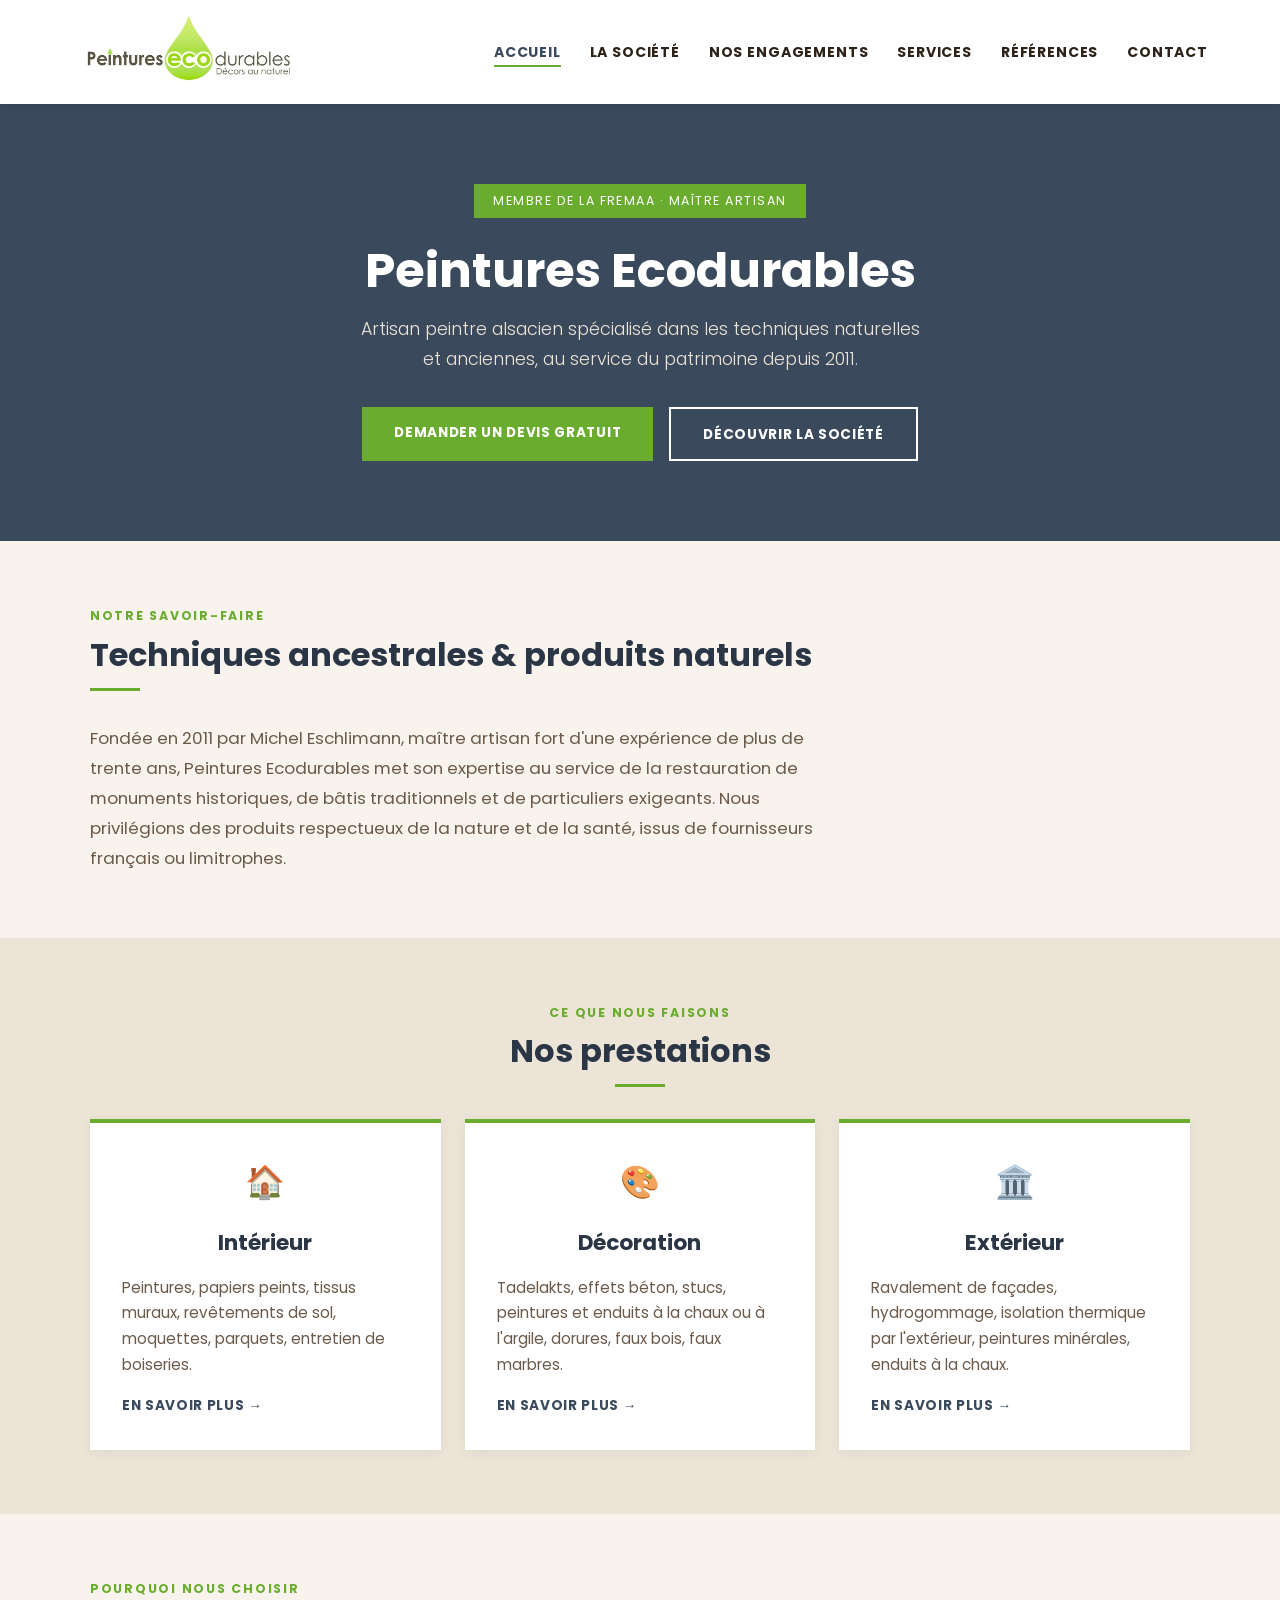
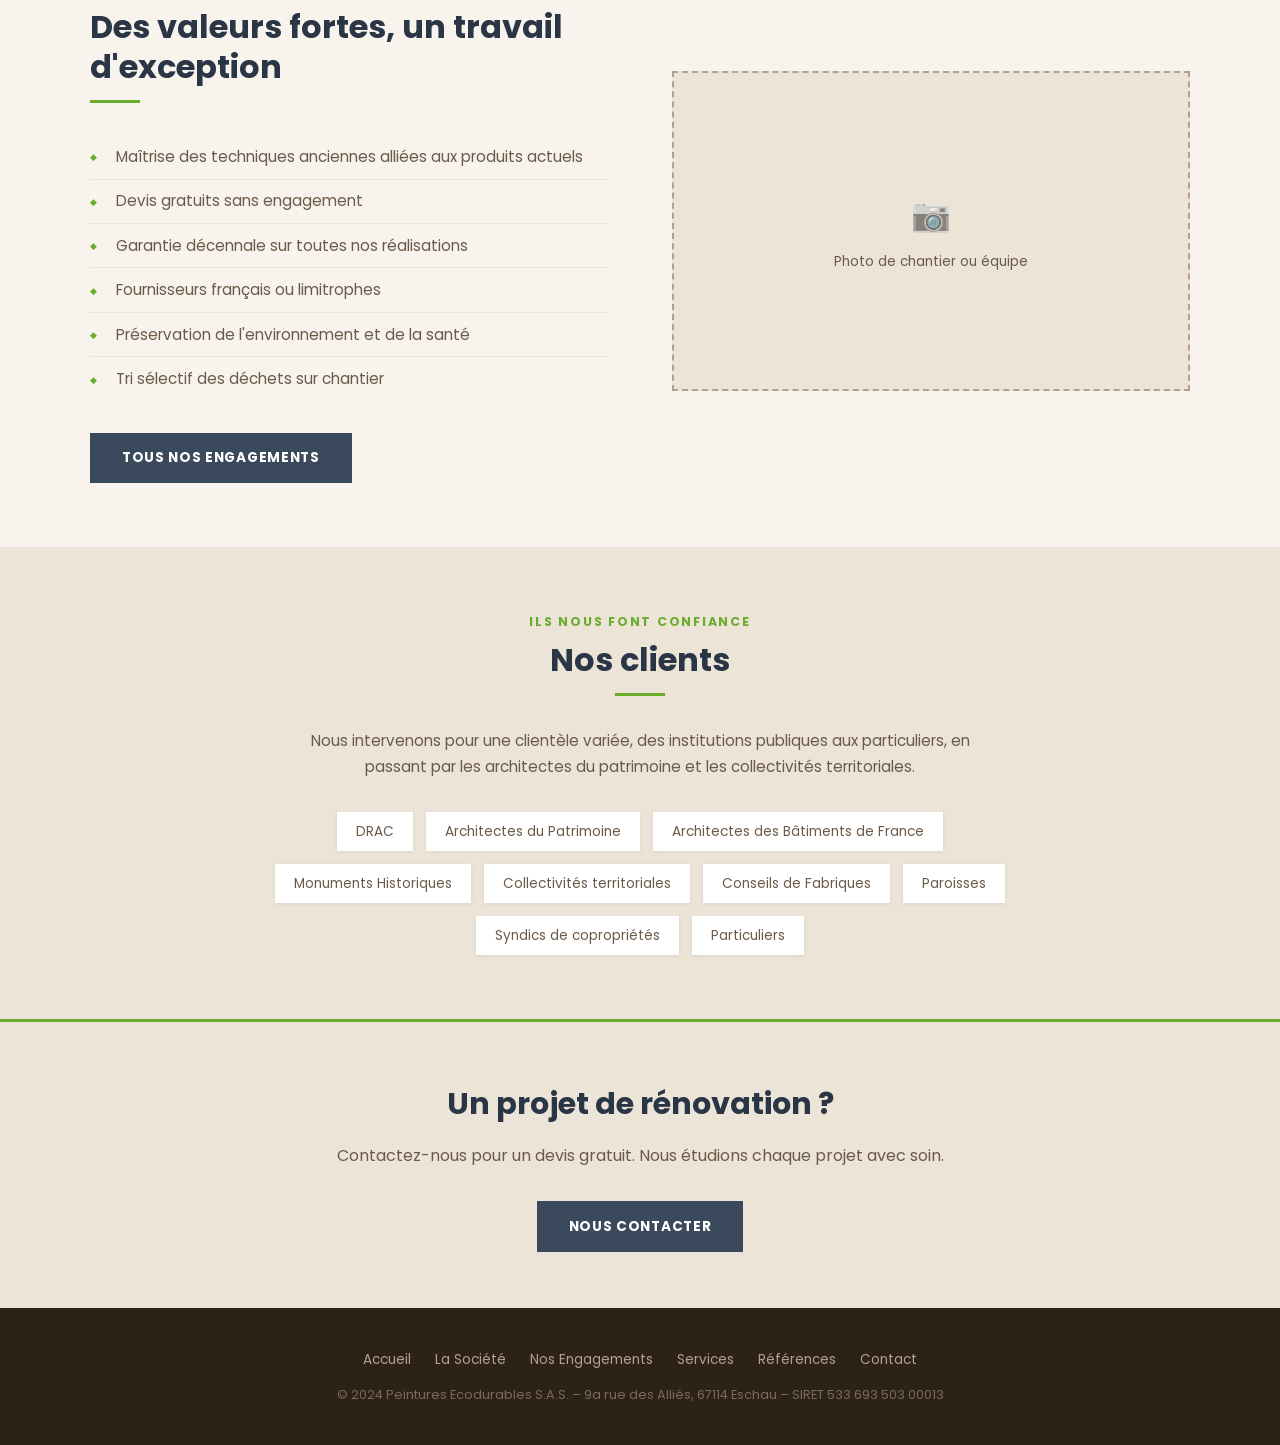
==== index.html @ 3791a7f5 "update" ====
<!DOCTYPE html>
<html lang="fr">
<head>
  <meta charset="UTF-8" />
  <meta name="viewport" content="width=device-width, initial-scale=1.0" />
  <title>Peintures Ecodurables – Artisan peintre en Alsace</title>
  <meta name="description" content="Peintures Ecodurables, entreprise artisanale alsacienne spécialisée dans les peintures et enduits naturels, la restauration de monuments historiques. Membre FREMAA." />
  <link rel="stylesheet" href="style.css" />
</head>
<body>

  <header>
    <div class="header-inner">
      <a class="logo" href="index.html">
        <img src="logo.jpg" alt="Peintures Ecodurables" />
      </a>
      <button class="menu-toggle" aria-label="Menu" onclick="toggleMenu()">
        <span></span><span></span><span></span>
      </button>
      <nav id="main-nav">
        <ul>
          <li><a href="index.html" class="active">Accueil</a></li>
          <li><a href="la-societe.html">La Société</a></li>
          <li><a href="nos-engagements.html">Nos Engagements</a></li>
          <li><a href="services.html">Services</a></li>
          <li><a href="references.html">Références</a></li>
          <li><a href="contact.html">Contact</a></li>
        </ul>
      </nav>
    </div>
  </header>

  <!-- HERO -->
  <section class="hero">
    <div class="hero-badge">Membre de la FREMAA · Maître Artisan</div>
    <h1>Peintures Ecodurables</h1>
    <p>Artisan peintre alsacien spécialisé dans les techniques naturelles et anciennes, au service du patrimoine depuis 2011.</p>
    <div class="hero-buttons">
      <a href="contact.html" class="btn">Demander un devis gratuit</a>
      <a href="la-societe.html" class="btn btn-outline">Découvrir la société</a>
    </div>
  </section>

  <!-- INTRO -->
  <section>
    <div class="container">
      <div style="max-width: 760px;">
        <p class="section-tag">Notre savoir-faire</p>
        <h2 class="section-title">Techniques ancestrales &amp; produits naturels</h2>
        <div class="divider"></div>
        <p style="color: var(--color-text-light); font-size: 1.05rem; line-height: 1.8;">
          Fondée en 2011 par Michel Eschlimann, maître artisan fort d'une expérience de plus de trente ans,
          Peintures Ecodurables met son expertise au service de la restauration de monuments historiques,
          de bâtis traditionnels et de particuliers exigeants. Nous privilégions des produits respectueux
          de la nature et de la santé, issus de fournisseurs français ou limitrophes.
        </p>
      </div>
    </div>
  </section>

  <!-- SERVICES OVERVIEW -->
  <section class="bg-alt">
    <div class="container">
      <p class="section-tag" style="text-align:center;">Ce que nous faisons</p>
      <h2 class="section-title" style="text-align:center;">Nos prestations</h2>
      <div class="divider center"></div>
      <div class="cards">
        <div class="card">
          <div class="card-icon">🏠</div>
          <h3>Intérieur</h3>
          <p>Peintures, papiers peints, tissus muraux, revêtements de sol, moquettes, parquets, entretien de boiseries.</p>
          <a href="services.html#interieur" class="card-link">En savoir plus →</a>
        </div>
        <div class="card">
          <div class="card-icon">🎨</div>
          <h3>Décoration</h3>
          <p>Tadelakts, effets béton, stucs, peintures et enduits à la chaux ou à l'argile, dorures, faux bois, faux marbres.</p>
          <a href="services.html#decoration" class="card-link">En savoir plus →</a>
        </div>
        <div class="card">
          <div class="card-icon">🏛️</div>
          <h3>Extérieur</h3>
          <p>Ravalement de façades, hydrogommage, isolation thermique par l'extérieur, peintures minérales, enduits à la chaux.</p>
          <a href="services.html#exterieur" class="card-link">En savoir plus →</a>
        </div>
      </div>
    </div>
  </section>

  <!-- ENGAGEMENTS APERÇU -->
  <section>
    <div class="container">
      <div style="display: grid; grid-template-columns: 1fr 1fr; gap: 4rem; align-items: center;">
        <div>
          <p class="section-tag">Pourquoi nous choisir</p>
          <h2 class="section-title">Des valeurs fortes, un travail d'exception</h2>
          <div class="divider"></div>
          <ul class="styled-list">
            <li>Maîtrise des techniques anciennes alliées aux produits actuels</li>
            <li>Devis gratuits sans engagement</li>
            <li>Garantie décennale sur toutes nos réalisations</li>
            <li>Fournisseurs français ou limitrophes</li>
            <li>Préservation de l'environnement et de la santé</li>
            <li>Tri sélectif des déchets sur chantier</li>
          </ul>
          <a href="nos-engagements.html" class="btn btn-primary" style="margin-top: 2rem;">Tous nos engagements</a>
        </div>
        <div>
          <div class="photo-placeholder" style="height: 320px;">
            <span>📷</span>
            Photo de chantier ou équipe
          </div>
        </div>
      </div>
    </div>
  </section>

  <!-- CLIENTS -->
  <section class="bg-alt">
    <div class="container" style="text-align: center;">
      <p class="section-tag">Ils nous font confiance</p>
      <h2 class="section-title">Nos clients</h2>
      <div class="divider center"></div>
      <p style="color: var(--color-text-light); max-width: 700px; margin: 0 auto 2rem; font-size: 0.95rem;">
        Nous intervenons pour une clientèle variée, des institutions publiques aux particuliers, en passant
        par les architectes du patrimoine et les collectivités territoriales.
      </p>
      <div style="display: flex; flex-wrap: wrap; gap: 0.8rem; justify-content: center; max-width: 800px; margin: 0 auto;">
        <span style="background: var(--color-white); padding: 0.5rem 1.2rem; font-size: 0.85rem; color: var(--color-text-light); box-shadow: 0 1px 4px rgba(0,0,0,0.08);">DRAC</span>
        <span style="background: var(--color-white); padding: 0.5rem 1.2rem; font-size: 0.85rem; color: var(--color-text-light); box-shadow: 0 1px 4px rgba(0,0,0,0.08);">Architectes du Patrimoine</span>
        <span style="background: var(--color-white); padding: 0.5rem 1.2rem; font-size: 0.85rem; color: var(--color-text-light); box-shadow: 0 1px 4px rgba(0,0,0,0.08);">Architectes des Bâtiments de France</span>
        <span style="background: var(--color-white); padding: 0.5rem 1.2rem; font-size: 0.85rem; color: var(--color-text-light); box-shadow: 0 1px 4px rgba(0,0,0,0.08);">Monuments Historiques</span>
        <span style="background: var(--color-white); padding: 0.5rem 1.2rem; font-size: 0.85rem; color: var(--color-text-light); box-shadow: 0 1px 4px rgba(0,0,0,0.08);">Collectivités territoriales</span>
        <span style="background: var(--color-white); padding: 0.5rem 1.2rem; font-size: 0.85rem; color: var(--color-text-light); box-shadow: 0 1px 4px rgba(0,0,0,0.08);">Conseils de Fabriques</span>
        <span style="background: var(--color-white); padding: 0.5rem 1.2rem; font-size: 0.85rem; color: var(--color-text-light); box-shadow: 0 1px 4px rgba(0,0,0,0.08);">Paroisses</span>
        <span style="background: var(--color-white); padding: 0.5rem 1.2rem; font-size: 0.85rem; color: var(--color-text-light); box-shadow: 0 1px 4px rgba(0,0,0,0.08);">Syndics de copropriétés</span>
        <span style="background: var(--color-white); padding: 0.5rem 1.2rem; font-size: 0.85rem; color: var(--color-text-light); box-shadow: 0 1px 4px rgba(0,0,0,0.08);">Particuliers</span>
      </div>
    </div>
  </section>

  <!-- CTA -->
  <section style="background-color: var(--color-bg-dark); padding: 3.5rem 2rem; text-align: center; border-top: 3px solid var(--color-secondary);">
    <h2 style="font-family: var(--font-heading); font-size: 1.9rem; color: var(--color-primary-dark); margin-bottom: 0.8rem;">
      Un projet de rénovation ?
    </h2>
    <p style="color: var(--color-text-light); margin-bottom: 2rem; font-size: 1rem;">
      Contactez-nous pour un devis gratuit. Nous étudions chaque projet avec soin.
    </p>
    <a href="contact.html" class="btn btn-primary">Nous contacter</a>
  </section>

  <footer>
    <div class="footer-inner">
      <div class="footer-links">
        <a href="index.html">Accueil</a>
        <a href="la-societe.html">La Société</a>
        <a href="nos-engagements.html">Nos Engagements</a>
        <a href="services.html">Services</a>
        <a href="references.html">Références</a>
        <a href="contact.html">Contact</a>
      </div>
      <p class="footer-copy">© 2024 Peintures Ecodurables S.A.S. – 9a rue des Alliés, 67114 Eschau – SIRET 533 693 503 00013</p>
    </div>
  </footer>

  <script>
    function toggleMenu() {
      document.getElementById('main-nav').classList.toggle('open');
    }
  </script>
</body>
</html>
---- style.css ----
@import url('https://fonts.googleapis.com/css2?family=Poppins:wght@300;400;500;600;700&display=swap');

:root {
  --color-primary: #3a4a5c;
  --color-primary-dark: #2a3545;
  --color-accent-bg: #3a4a5c;
  --color-secondary: #6aad2e;
  --color-bg: #f8f3ec;
  --color-bg-dark: #ede4d8;
  --color-text: #2c2218;
  --color-text-light: #6b5a4a;
  --color-white: #ffffff;
  --font-heading: 'Poppins', sans-serif;
  --font-body: 'Poppins', sans-serif;
}

* { margin: 0; padding: 0; box-sizing: border-box; }

body {
  font-family: var(--font-body);
  background-color: var(--color-bg);
  color: var(--color-text);
  line-height: 1.7;
}

/* ── HEADER ── */
header {
  background-color: var(--color-white);
  box-shadow: 0 2px 8px rgba(0,0,0,0.1);
  position: sticky;
  top: 0;
  z-index: 100;
}

.header-inner {
  max-width: 1200px;
  margin: 0 auto;
  padding: 0.8rem 2rem;
  display: flex;
  align-items: center;
  justify-content: space-between;
}

.logo img { height: 70px; width: auto; }

nav ul { list-style: none; display: flex; gap: 1.8rem; }

nav a {
  text-decoration: none;
  color: var(--color-text);
  font-size: 0.88rem;
  letter-spacing: 0.06em;
  text-transform: uppercase;
  font-weight: 700;
  transition: color 0.3s;
  padding-bottom: 3px;
}

nav a:hover { color: var(--color-secondary); }
nav a.active {
  color: var(--color-primary);
  border-bottom: 2px solid var(--color-secondary);
}

/* Hamburger */
.menu-toggle {
  display: none;
  flex-direction: column;
  gap: 5px;
  cursor: pointer;
  background: none;
  border: none;
  padding: 4px;
}

.menu-toggle span {
  display: block;
  width: 26px;
  height: 2px;
  background-color: var(--color-text);
  transition: all 0.3s;
}

/* ── HERO ── */
.hero {
  background-color: var(--color-accent-bg);
  color: var(--color-white);
  padding: 5rem 2rem;
  text-align: center;
}

.hero-badge {
  display: inline-block;
  background-color: var(--color-secondary);
  color: var(--color-white);
  font-size: 0.78rem;
  letter-spacing: 0.12em;
  text-transform: uppercase;
  padding: 0.4rem 1.2rem;
  margin-bottom: 1.5rem;
}

.hero h1 {
  font-family: var(--font-heading);
  font-size: 3rem;
  color: var(--color-white);
  margin-bottom: 1rem;
  line-height: 1.2;
}

.hero p {
  font-size: 1.1rem;
  color: var(--color-bg-dark);
  max-width: 580px;
  margin: 0 auto 2rem;
  font-weight: 300;
}

.hero-buttons { display: flex; gap: 1rem; justify-content: center; flex-wrap: wrap; }

/* ── BUTTONS ── */
.btn {
  display: inline-block;
  padding: 0.85rem 2rem;
  background-color: var(--color-secondary);
  color: var(--color-white);
  text-decoration: none;
  font-weight: 700;
  letter-spacing: 0.05em;
  text-transform: uppercase;
  font-size: 0.85rem;
  transition: background-color 0.3s, transform 0.2s;
  border: none;
  cursor: pointer;
}

.btn:hover { background-color: #559924; transform: translateY(-1px); }

.btn-outline {
  background-color: transparent;
  border: 2px solid var(--color-white);
  color: var(--color-white);
}

.btn-outline:hover {
  background-color: var(--color-white);
  color: var(--color-primary-dark);
}

.btn-primary {
  background-color: var(--color-primary);
}
.btn-primary:hover { background-color: var(--color-primary-dark); }

/* ── LAYOUT ── */
section { padding: 4rem 2rem; }

.container { max-width: 1100px; margin: 0 auto; }

.section-tag {
  color: var(--color-secondary);
  font-size: 0.78rem;
  text-transform: uppercase;
  letter-spacing: 0.14em;
  font-weight: 700;
  margin-bottom: 0.5rem;
}

.section-title {
  font-family: var(--font-heading);
  font-size: 2rem;
  color: var(--color-primary-dark);
  margin-bottom: 0.6rem;
  line-height: 1.25;
}

.divider {
  width: 50px;
  height: 3px;
  background-color: var(--color-secondary);
  margin: 0.8rem 0 2rem;
}

.divider.center { margin: 0.8rem auto 2rem; }

.bg-alt { background-color: var(--color-bg-dark); }

/* ── CARDS ── */
.cards {
  display: grid;
  grid-template-columns: repeat(auto-fit, minmax(280px, 1fr));
  gap: 1.5rem;
}

.card {
  background-color: var(--color-white);
  padding: 2rem;
  border-top: 4px solid var(--color-secondary);
  box-shadow: 0 2px 12px rgba(0,0,0,0.06);
  transition: transform 0.2s, box-shadow 0.2s;
}

.card:hover { transform: translateY(-3px); box-shadow: 0 6px 20px rgba(0,0,0,0.1); }

.card-icon {
  font-size: 2rem;
  margin-bottom: 1rem;
  text-align: center;
}

.card h3 {
  font-family: var(--font-heading);
  font-size: 1.35rem;
  color: var(--color-primary-dark);
  margin-bottom: 0.8rem;
  text-align: center;
}

.card p { color: var(--color-text-light); font-size: 0.95rem; }

.card a.card-link {
  display: inline-block;
  margin-top: 1rem;
  color: var(--color-primary);
  font-weight: 700;
  font-size: 0.85rem;
  text-decoration: none;
  letter-spacing: 0.05em;
  text-transform: uppercase;
}

.card a.card-link:hover { color: var(--color-secondary); }

/* ── STYLED LIST ── */
.styled-list { list-style: none; padding: 0; }

.styled-list li {
  padding: 0.55rem 0 0.55rem 1.6rem;
  position: relative;
  color: var(--color-text-light);
  border-bottom: 1px solid var(--color-bg-dark);
  font-size: 0.95rem;
}

.styled-list li:last-child { border-bottom: none; }

.styled-list li::before {
  content: '◆';
  color: var(--color-secondary);
  position: absolute;
  left: 0;
  font-size: 0.55rem;
  top: 0.95rem;
}

/* ── ENGAGEMENTS ── */
.engagements-grid {
  display: grid;
  grid-template-columns: repeat(auto-fit, minmax(300px, 1fr));
  gap: 1.2rem;
}

.engagement-item {
  background-color: var(--color-white);
  padding: 1.5rem 1.5rem 1.5rem 2rem;
  border-left: 4px solid var(--color-primary);
  box-shadow: 0 2px 8px rgba(0,0,0,0.05);
}

.engagement-item p { color: var(--color-text-light); font-size: 0.95rem; }

/* ── SERVICES ── */
.service-section {
  padding: 3rem 0;
  border-bottom: 1px solid var(--color-bg-dark);
}

.service-section:last-child { border-bottom: none; }

.service-layout {
  display: grid;
  grid-template-columns: 1fr 1fr;
  gap: 3rem;
  align-items: start;
}

.service-layout.reverse { direction: rtl; }
.service-layout.reverse > * { direction: ltr; }

.service-section h2 {
  font-family: var(--font-heading);
  font-size: 1.8rem;
  color: var(--color-primary-dark);
  margin-bottom: 0.5rem;
}

.photo-placeholder {
  background-color: var(--color-bg-dark);
  border: 2px dashed #b5a090;
  height: 220px;
  display: flex;
  flex-direction: column;
  align-items: center;
  justify-content: center;
  color: var(--color-text-light);
  font-size: 0.85rem;
  gap: 0.5rem;
}

.photo-placeholder span { font-size: 2rem; opacity: 0.5; }

/* ── REFERENCES ── */
.cert-container {
  text-align: center;
  padding: 2.5rem;
  background-color: var(--color-white);
  box-shadow: 0 4px 24px rgba(0,0,0,0.1);
  max-width: 740px;
  margin: 0 auto;
}

.cert-container img { max-width: 100%; height: auto; }

.cert-caption {
  margin-top: 1.2rem;
  font-size: 0.9rem;
  color: var(--color-text-light);
  font-style: italic;
}

/* ── CONTACT ── */
.contact-layout {
  display: grid;
  grid-template-columns: 1fr 360px;
  gap: 3rem;
  align-items: start;
}

.form-group { margin-bottom: 1.4rem; }

label {
  display: block;
  font-weight: 700;
  margin-bottom: 0.4rem;
  color: var(--color-text);
  font-size: 0.82rem;
  text-transform: uppercase;
  letter-spacing: 0.06em;
}

input, textarea, select {
  width: 100%;
  padding: 0.8rem 1rem;
  border: 1px solid #d6ccc0;
  background-color: var(--color-white);
  font-family: var(--font-body);
  font-size: 0.95rem;
  color: var(--color-text);
  transition: border-color 0.3s;
  border-radius: 0;
  appearance: none;
}

input:focus, textarea:focus, select:focus {
  outline: none;
  border-color: var(--color-primary);
}

textarea { min-height: 150px; resize: vertical; }

.form-row {
  display: grid;
  grid-template-columns: 1fr 1fr;
  gap: 1.4rem;
}

.contact-info-box {
  background-color: var(--color-accent-bg);
  color: var(--color-white);
  padding: 2rem;
}

.contact-info-box h3 {
  font-family: var(--font-heading);
  font-size: 1.3rem;
  color: var(--color-white);
  margin-bottom: 1.5rem;
  padding-bottom: 0.8rem;
  border-bottom: 1px solid rgba(255,255,255,0.2);
}

.contact-info-box .info-item {
  display: flex;
  gap: 0.8rem;
  margin-bottom: 1.1rem;
  align-items: flex-start;
}

.contact-info-box .info-label {
  font-size: 0.75rem;
  text-transform: uppercase;
  letter-spacing: 0.08em;
  color: var(--color-secondary);
  font-weight: 700;
  white-space: nowrap;
  padding-top: 2px;
}

.contact-info-box .info-value {
  font-size: 0.9rem;
  color: var(--color-bg-dark);
  line-height: 1.5;
}

.contact-info-box a { color: var(--color-bg-dark); text-decoration: none; }
.contact-info-box a:hover { color: var(--color-secondary); }

/* Legal */
.legal-table { width: 100%; border-collapse: collapse; }

.legal-table td {
  padding: 0.6rem 0.8rem;
  border-bottom: 1px solid var(--color-bg-dark);
  font-size: 0.88rem;
  vertical-align: top;
}

.legal-table td:first-child {
  font-weight: 700;
  color: var(--color-text-light);
  width: 40%;
  white-space: nowrap;
}

/* ── PAGE HEADER ── */
.page-header {
  background-color: var(--color-accent-bg);
  color: var(--color-white);
  padding: 3.5rem 2rem;
  text-align: center;
}

.page-header h1 {
  font-family: var(--font-heading);
  font-size: 2.4rem;
  color: var(--color-white);
}

.page-header p {
  color: var(--color-bg-dark);
  margin-top: 0.5rem;
  font-size: 1rem;
  font-weight: 300;
}

/* ── BREADCRUMB ── */
.breadcrumb {
  background-color: var(--color-bg-dark);
  padding: 0.7rem 2rem;
  font-size: 0.82rem;
  color: var(--color-text-light);
}

.breadcrumb .container { display: flex; gap: 0.5rem; align-items: center; }
.breadcrumb a { color: var(--color-text-light); text-decoration: none; }
.breadcrumb a:hover { color: var(--color-primary); }
.breadcrumb .sep { color: var(--color-secondary); }

/* ── FOOTER ── */
footer {
  background-color: var(--color-text);
  color: #b5a090;
  padding: 2.5rem 2rem;
  font-size: 0.85rem;
}

.footer-inner {
  max-width: 1100px;
  margin: 0 auto;
  display: flex;
  flex-direction: column;
  align-items: center;
  gap: 0.8rem;
  text-align: center;
}

.footer-links { display: flex; gap: 1.5rem; flex-wrap: wrap; justify-content: center; }
.footer-links a { color: #b5a090; text-decoration: none; }
.footer-links a:hover { color: var(--color-secondary); }

.footer-copy { color: #7a6a5a; font-size: 0.8rem; }

/* ── RESPONSIVE ── */
@media (max-width: 900px) {
  .service-layout { grid-template-columns: 1fr; }
  .service-layout.reverse { direction: ltr; }
  .contact-layout { grid-template-columns: 1fr; }
}

@media (max-width: 768px) {
  .menu-toggle { display: flex; }

  nav {
    display: none;
    position: absolute;
    top: 100%;
    left: 0;
    right: 0;
    background-color: var(--color-white);
    box-shadow: 0 4px 12px rgba(0,0,0,0.1);
    padding: 1rem 0;
  }

  nav.open { display: block; }

  nav ul {
    flex-direction: column;
    gap: 0;
    padding: 0 2rem;
  }

  nav ul li a {
    display: block;
    padding: 0.8rem 0;
    border-bottom: 1px solid var(--color-bg-dark);
  }

  .hero h1 { font-size: 2.1rem; }

  .form-row { grid-template-columns: 1fr; }

  .header-inner { position: relative; }
}
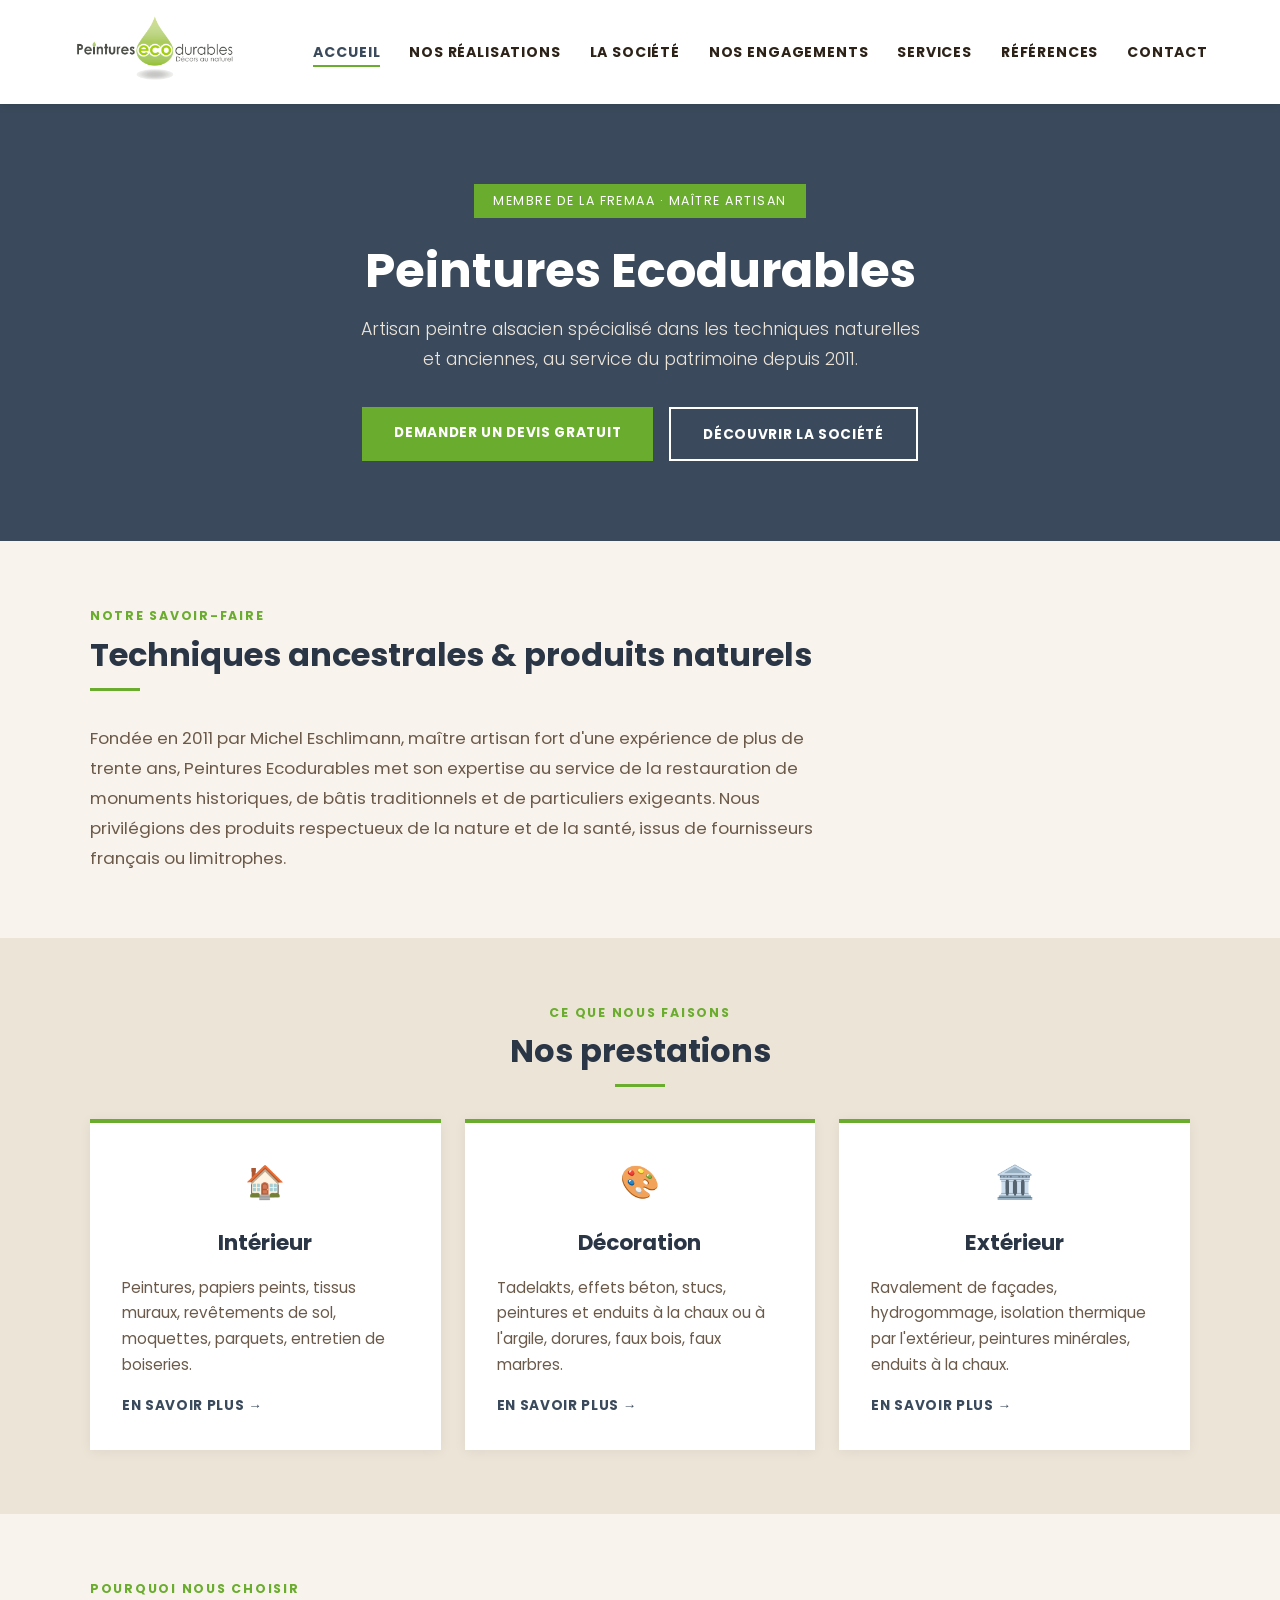
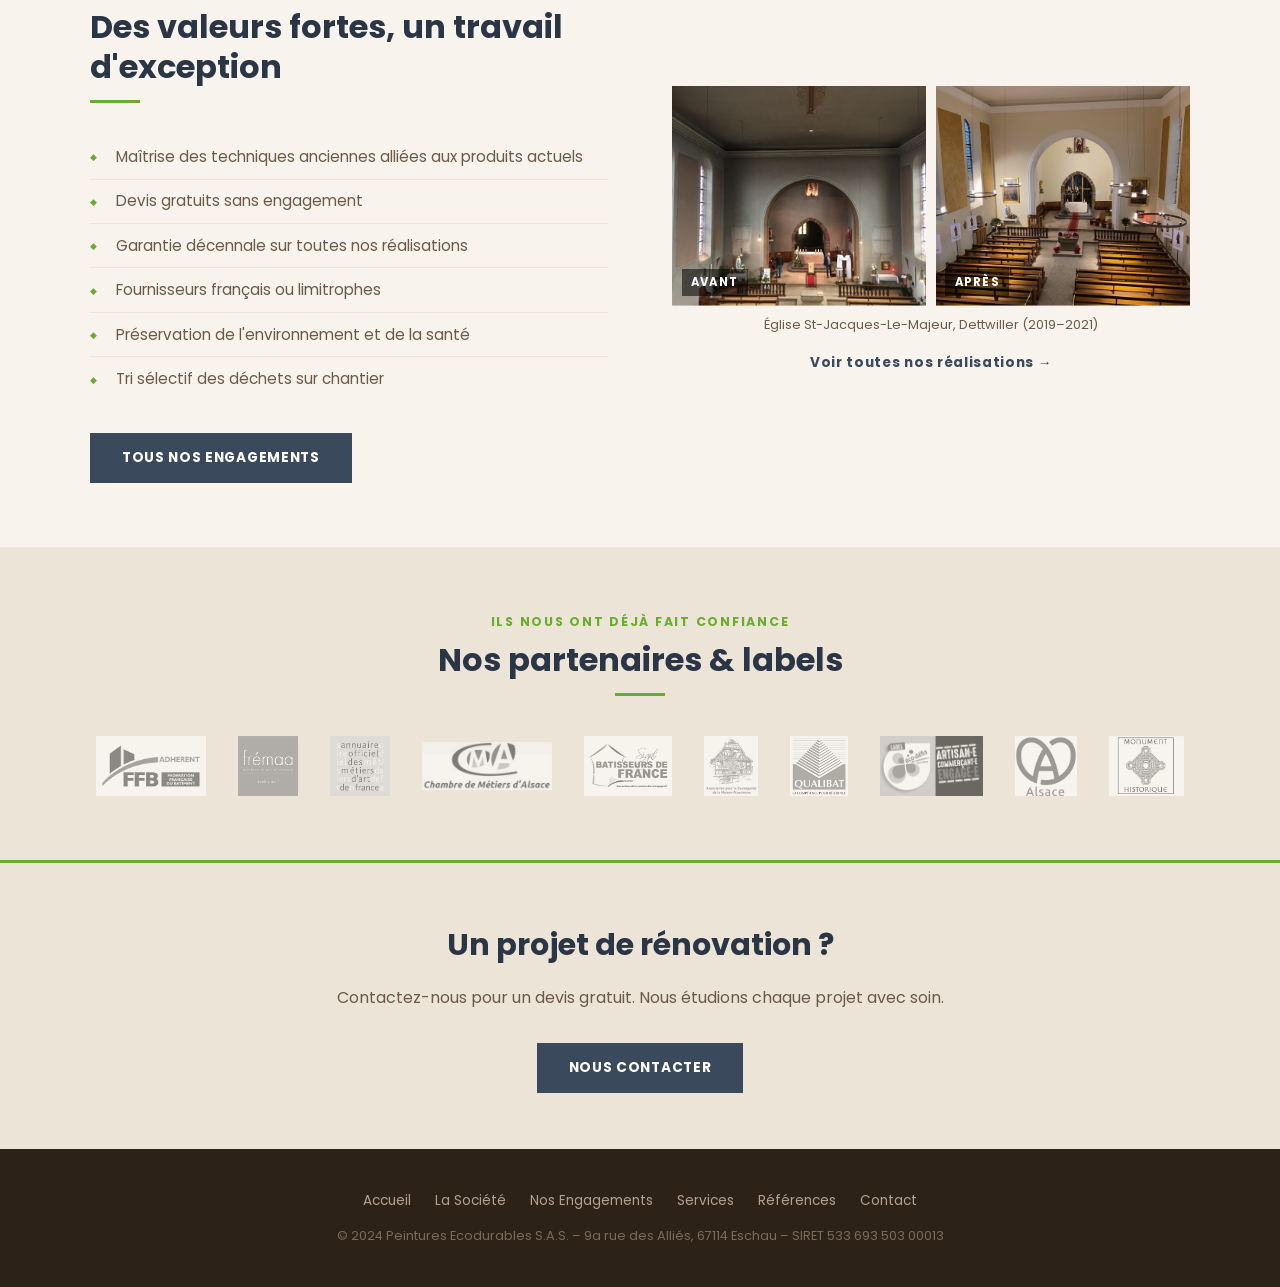
==== commit 6cf5bf80: "update" ====
--- a/index.html
+++ b/index.html
@@ -12,7 +12,7 @@
   <header>
     <div class="header-inner">
       <a class="logo" href="index.html">
-        <img src="logo.jpg" alt="Peintures Ecodurables" />
+        <img src="images/1.%20Accueil/1_Logo%20PED.png" alt="Peintures Ecodurables" />
       </a>
       <button class="menu-toggle" aria-label="Menu" onclick="toggleMenu()">
         <span></span><span></span><span></span>
@@ -20,6 +20,7 @@
       <nav id="main-nav">
         <ul>
           <li><a href="index.html" class="active">Accueil</a></li>
+          <li><a href="realisations.html">Nos Réalisations</a></li>
           <li><a href="la-societe.html">La Société</a></li>
           <li><a href="nos-engagements.html">Nos Engagements</a></li>
           <li><a href="services.html">Services</a></li>
@@ -106,9 +107,19 @@
           <a href="nos-engagements.html" class="btn btn-primary" style="margin-top: 2rem;">Tous nos engagements</a>
         </div>
         <div>
-          <div class="photo-placeholder" style="height: 320px;">
-            <span>📷</span>
-            Photo de chantier ou équipe
+          <div class="before-after">
+            <div class="before-after__item">
+              <img src="images/2.%20Monument%20historique/1.%20Eglise%20St-Jacques-Le-Majeur%20Dettwiller%202019_21/1_Dettwiller_Avant.jpg" alt="Avant restauration" onclick="openLightbox(this)" />
+              <span class="before-after__label">Avant</span>
+            </div>
+            <div class="before-after__item">
+              <img src="images/2.%20Monument%20historique/1.%20Eglise%20St-Jacques-Le-Majeur%20Dettwiller%202019_21/9_Dettwiller_Apres.jpg" alt="Après restauration" onclick="openLightbox(this)" />
+              <span class="before-after__label">Après</span>
+            </div>
+          </div>
+          <p style="font-size: 0.8rem; color: var(--color-text-light); margin-top: 0.5rem; text-align: center;">Église St-Jacques-Le-Majeur, Dettwiller (2019–2021)</p>
+          <div style="text-align:center; margin-top: 0.8rem;">
+            <a href="realisations.html" style="font-size: 0.85rem; color: var(--color-primary); font-weight: 700; text-decoration: none; letter-spacing: 0.05em;">Voir toutes nos réalisations →</a>
           </div>
         </div>
       </div>
@@ -118,23 +129,20 @@
   <!-- CLIENTS -->
   <section class="bg-alt">
     <div class="container" style="text-align: center;">
-      <p class="section-tag">Ils nous font confiance</p>
-      <h2 class="section-title">Nos clients</h2>
+      <p class="section-tag">Ils nous ont déjà fait confiance</p>
+      <h2 class="section-title">Nos partenaires &amp; labels</h2>
       <div class="divider center"></div>
-      <p style="color: var(--color-text-light); max-width: 700px; margin: 0 auto 2rem; font-size: 0.95rem;">
-        Nous intervenons pour une clientèle variée, des institutions publiques aux particuliers, en passant
-        par les architectes du patrimoine et les collectivités territoriales.
-      </p>
-      <div style="display: flex; flex-wrap: wrap; gap: 0.8rem; justify-content: center; max-width: 800px; margin: 0 auto;">
-        <span style="background: var(--color-white); padding: 0.5rem 1.2rem; font-size: 0.85rem; color: var(--color-text-light); box-shadow: 0 1px 4px rgba(0,0,0,0.08);">DRAC</span>
-        <span style="background: var(--color-white); padding: 0.5rem 1.2rem; font-size: 0.85rem; color: var(--color-text-light); box-shadow: 0 1px 4px rgba(0,0,0,0.08);">Architectes du Patrimoine</span>
-        <span style="background: var(--color-white); padding: 0.5rem 1.2rem; font-size: 0.85rem; color: var(--color-text-light); box-shadow: 0 1px 4px rgba(0,0,0,0.08);">Architectes des Bâtiments de France</span>
-        <span style="background: var(--color-white); padding: 0.5rem 1.2rem; font-size: 0.85rem; color: var(--color-text-light); box-shadow: 0 1px 4px rgba(0,0,0,0.08);">Monuments Historiques</span>
-        <span style="background: var(--color-white); padding: 0.5rem 1.2rem; font-size: 0.85rem; color: var(--color-text-light); box-shadow: 0 1px 4px rgba(0,0,0,0.08);">Collectivités territoriales</span>
-        <span style="background: var(--color-white); padding: 0.5rem 1.2rem; font-size: 0.85rem; color: var(--color-text-light); box-shadow: 0 1px 4px rgba(0,0,0,0.08);">Conseils de Fabriques</span>
-        <span style="background: var(--color-white); padding: 0.5rem 1.2rem; font-size: 0.85rem; color: var(--color-text-light); box-shadow: 0 1px 4px rgba(0,0,0,0.08);">Paroisses</span>
-        <span style="background: var(--color-white); padding: 0.5rem 1.2rem; font-size: 0.85rem; color: var(--color-text-light); box-shadow: 0 1px 4px rgba(0,0,0,0.08);">Syndics de copropriétés</span>
-        <span style="background: var(--color-white); padding: 0.5rem 1.2rem; font-size: 0.85rem; color: var(--color-text-light); box-shadow: 0 1px 4px rgba(0,0,0,0.08);">Particuliers</span>
+      <div class="partners-strip">
+        <img class="partner-logo" src="images/1.%20Accueil/2_Logo%20FFB.png" alt="FFB" title="Fédération Française du Bâtiment" />
+        <img class="partner-logo" src="images/1.%20Accueil/2_Logo%20FREMAA.png" alt="FREMAA" title="Fédération Régionale des Métiers d'Art" />
+        <img class="partner-logo" src="images/1.%20Accueil/3_Logo%20M%C3%A9tiers%20d'Art.jpg" alt="Métiers d'Art" title="Métiers d'Art" />
+        <img class="partner-logo" src="images/1.%20Accueil/4_Logo%20CMA.jpg" alt="CMA" title="Chambre de Métiers et de l'Artisanat" />
+        <img class="partner-logo" src="images/1.%20Accueil/5_Logo%20Batisseurs%20de%20France.png" alt="Bâtisseurs de France" title="Bâtisseurs de France" />
+        <img class="partner-logo" src="images/1.%20Accueil/6_Logo%20ASMA.jpg" alt="ASMA" title="ASMA" />
+        <img class="partner-logo" src="images/1.%20Accueil/7_Logo%20QUALIBAT.png" alt="Qualibat" title="Qualibat" />
+        <img class="partner-logo" src="images/1.%20Accueil/8_Logo%20Ecod%C3%A9fis.png" alt="Écodéfis" title="Écodéfis" />
+        <img class="partner-logo" src="images/1.%20Accueil/9_Logo%20Alsace.png" alt="Alsace" title="Alsace" />
+        <img class="partner-logo" src="images/1.%20Accueil/10_Logo%20monument%20historique.png" alt="Monuments Historiques" title="Monuments Historiques" />
       </div>
     </div>
   </section>
@@ -164,10 +172,39 @@
     </div>
   </footer>
 
+  <!-- LIGHTBOX -->
+  <div class="lightbox" id="lightbox" onclick="closeLightboxOnBg(event)">
+    <button class="lightbox__close" onclick="closeLightbox()">✕</button>
+    <button class="lightbox__nav lightbox__prev" onclick="lightboxNav(-1)">&#8249;</button>
+    <img class="lightbox__img" id="lightbox-img" src="" alt="" />
+    <button class="lightbox__nav lightbox__next" onclick="lightboxNav(1)">&#8250;</button>
+    <p class="lightbox__caption" id="lightbox-caption"></p>
+  </div>
+
   <script>
-    function toggleMenu() {
-      document.getElementById('main-nav').classList.toggle('open');
+    function toggleMenu() { document.getElementById('main-nav').classList.toggle('open'); }
+    let allImgs = [], currentIdx = 0;
+    function openLightbox(img) {
+      allImgs = Array.from(document.querySelectorAll('.before-after__item img'));
+      currentIdx = allImgs.indexOf(img);
+      showLightboxImg();
+      document.getElementById('lightbox').classList.add('open');
+      document.body.style.overflow = 'hidden';
     }
+    function showLightboxImg() {
+      const img = allImgs[currentIdx];
+      document.getElementById('lightbox-img').src = img.src;
+      document.getElementById('lightbox-caption').textContent = img.alt;
+    }
+    function closeLightbox() { document.getElementById('lightbox').classList.remove('open'); document.body.style.overflow = ''; }
+    function closeLightboxOnBg(e) { if (e.target === document.getElementById('lightbox')) closeLightbox(); }
+    function lightboxNav(dir) { currentIdx = (currentIdx + dir + allImgs.length) % allImgs.length; showLightboxImg(); }
+    document.addEventListener('keydown', e => {
+      if (!document.getElementById('lightbox').classList.contains('open')) return;
+      if (e.key === 'Escape') closeLightbox();
+      if (e.key === 'ArrowRight') lightboxNav(1);
+      if (e.key === 'ArrowLeft') lightboxNav(-1);
+    });
   </script>
 </body>
 </html>
--- a/style.css
+++ b/style.css
@@ -531,3 +531,241 @@
 
   .header-inner { position: relative; }
 }
+
+/* ── FILTER BAR ── */
+.filter-bar {
+  display: flex;
+  flex-wrap: wrap;
+  gap: 0.6rem;
+  margin-bottom: 0.5rem;
+}
+
+.filter-btn {
+  padding: 0.5rem 1.1rem;
+  font-family: var(--font-body);
+  font-size: 0.82rem;
+  font-weight: 600;
+  letter-spacing: 0.04em;
+  text-transform: uppercase;
+  border: 2px solid var(--color-bg-dark);
+  background: var(--color-white);
+  color: var(--color-text-light);
+  cursor: pointer;
+  transition: all 0.2s;
+}
+
+.filter-btn:hover {
+  border-color: var(--color-primary);
+  color: var(--color-primary);
+}
+
+.filter-btn.active {
+  background: var(--color-primary);
+  border-color: var(--color-primary);
+  color: var(--color-white);
+}
+
+/* ── PARTNER LOGOS ── */
+.partners-strip {
+  display: flex;
+  flex-wrap: wrap;
+  gap: 2rem;
+  justify-content: center;
+  align-items: center;
+  margin-top: 2.5rem;
+}
+
+.partner-logo {
+  height: 60px;
+  width: auto;
+  max-width: 130px;
+  object-fit: contain;
+  filter: grayscale(100%) opacity(0.55);
+  transition: filter 0.3s;
+}
+
+.partner-logo:hover {
+  filter: grayscale(0%) opacity(1);
+}
+
+/* ── BEFORE / AFTER ── */
+.before-after {
+  display: grid;
+  grid-template-columns: 1fr 1fr;
+  gap: 0.6rem;
+}
+
+.before-after__item { position: relative; overflow: hidden; }
+
+.before-after__item img {
+  width: 100%;
+  height: 220px;
+  object-fit: cover;
+  display: block;
+  cursor: pointer;
+  transition: transform 0.4s;
+}
+
+.before-after__item:hover img { transform: scale(1.04); }
+
+.before-after__label {
+  position: absolute;
+  bottom: 0.6rem;
+  left: 0.6rem;
+  background: rgba(0,0,0,0.55);
+  color: #fff;
+  font-size: 0.72rem;
+  font-weight: 700;
+  letter-spacing: 0.1em;
+  text-transform: uppercase;
+  padding: 0.25rem 0.6rem;
+}
+
+/* ── GALLERY GRID ── */
+.gallery-category { margin-bottom: 3.5rem; }
+
+.gallery-category h3 {
+  font-family: var(--font-heading);
+  font-size: 1.3rem;
+  color: var(--color-primary-dark);
+  margin-bottom: 0.4rem;
+  padding-bottom: 0.6rem;
+  border-bottom: 2px solid var(--color-secondary);
+  display: inline-block;
+}
+
+.gallery-category .cat-sub {
+  font-size: 0.82rem;
+  color: var(--color-text-light);
+  margin-bottom: 1.2rem;
+}
+
+.gallery-project { margin-bottom: 2rem; }
+
+.gallery-project h4 {
+  font-size: 0.85rem;
+  font-weight: 600;
+  color: var(--color-text-light);
+  text-transform: uppercase;
+  letter-spacing: 0.08em;
+  margin-bottom: 0.8rem;
+}
+
+.gallery-grid {
+  display: grid;
+  grid-template-columns: repeat(auto-fill, minmax(200px, 240px));
+  gap: 0.6rem;
+  justify-content: start;
+}
+
+.gallery-grid .img-wrap {
+  position: relative;
+  overflow: hidden;
+  background: var(--color-bg-dark);
+}
+
+.gallery-grid .img-wrap img {
+  width: 100%;
+  height: 170px;
+  object-fit: cover;
+  display: block;
+  cursor: pointer;
+  transition: transform 0.3s, opacity 0.3s;
+}
+
+.gallery-grid .img-wrap img:hover { transform: scale(1.04); opacity: 0.9; }
+
+.gallery-grid .img-label {
+  position: absolute;
+  bottom: 0; left: 0; right: 0;
+  background: rgba(42, 53, 69, 0.72);
+  color: #fff;
+  font-size: 0.68rem;
+  font-weight: 600;
+  letter-spacing: 0.07em;
+  text-transform: uppercase;
+  padding: 0.22rem 0.5rem;
+  pointer-events: none;
+}
+
+/* fallback: plain img inside grid (no wrap) */
+.gallery-grid > img {
+  width: 100%;
+  height: 170px;
+  object-fit: cover;
+  display: block;
+  cursor: pointer;
+  transition: transform 0.3s, opacity 0.3s;
+}
+.gallery-grid > img:hover { transform: scale(1.04); opacity: 0.9; }
+
+/* ── LIGHTBOX ── */
+.lightbox {
+  display: none;
+  position: fixed;
+  inset: 0;
+  background: rgba(0,0,0,0.92);
+  z-index: 9999;
+  justify-content: center;
+  align-items: center;
+  padding: 1rem;
+}
+
+.lightbox.open { display: flex; }
+
+.lightbox__img {
+  max-width: 90vw;
+  max-height: 88vh;
+  object-fit: contain;
+  box-shadow: 0 8px 40px rgba(0,0,0,0.5);
+}
+
+.lightbox__close {
+  position: absolute;
+  top: 1rem;
+  right: 1.5rem;
+  color: #fff;
+  font-size: 2rem;
+  cursor: pointer;
+  background: none;
+  border: none;
+  line-height: 1;
+  opacity: 0.7;
+  transition: opacity 0.2s;
+}
+
+.lightbox__close:hover { opacity: 1; }
+
+.lightbox__nav {
+  position: absolute;
+  top: 50%;
+  transform: translateY(-50%);
+  color: #fff;
+  font-size: 2.5rem;
+  cursor: pointer;
+  background: none;
+  border: none;
+  opacity: 0.6;
+  transition: opacity 0.2s;
+  padding: 0 1rem;
+}
+
+.lightbox__nav:hover { opacity: 1; }
+.lightbox__prev { left: 0.5rem; }
+.lightbox__next { right: 0.5rem; }
+
+.lightbox__caption {
+  position: absolute;
+  bottom: 1rem;
+  left: 50%;
+  transform: translateX(-50%);
+  color: rgba(255,255,255,0.7);
+  font-size: 0.85rem;
+  text-align: center;
+}
+
+@media (max-width: 600px) {
+  .before-after { grid-template-columns: 1fr; }
+  .partners-strip { gap: 1.2rem; }
+  .partner-logo { height: 44px; }
+}
